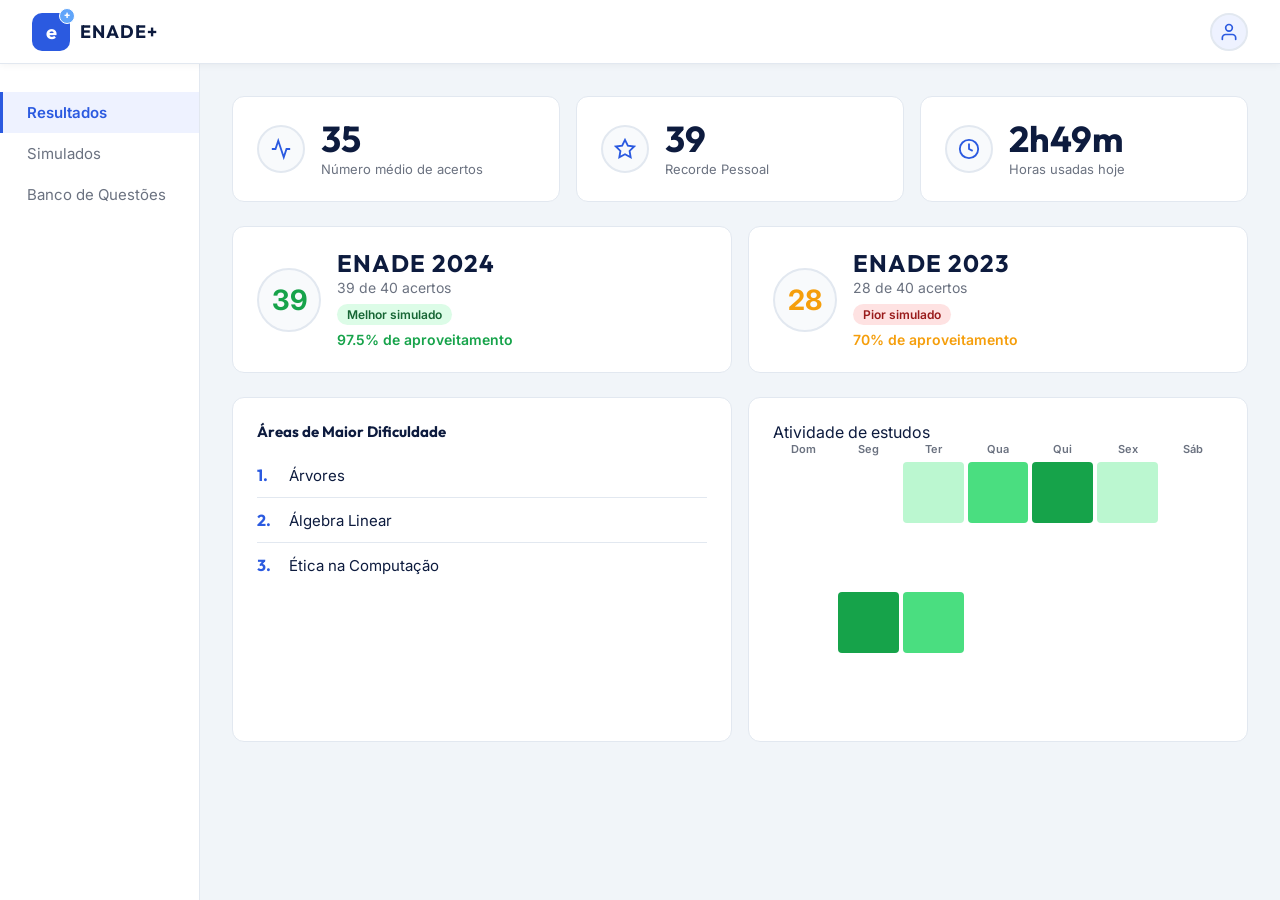
==== dashboard.html @ d3ddadab "Move project files to repository root" ====
<!DOCTYPE html>
<html lang="pt-BR">
<head>
  <meta charset="UTF-8" />
  <meta name="viewport" content="width=device-width, initial-scale=1.0" />
  <title>ENADE+ — Resultados</title>
  <link rel="preconnect" href="https://fonts.googleapis.com" />
  <link rel="preconnect" href="https://fonts.gstatic.com" crossorigin />
  <link href="https://fonts.googleapis.com/css2?family=Outfit:wght@400;600;700&family=Inter:wght@400;500&display=swap" rel="stylesheet" />
  <link rel="stylesheet" href="style.css" />

  <style>
    /*
      ESTILOS ESPECÍFICOS DO DASHBOARD
      Tudo que só existe nesta tela fica aqui.
      O que é global (cores, fontes, botões) já está no style.css.
    */

   
    body {
      background: #F1F5F9;
      min-height: 100vh;
    }

    .topbar {
      position: sticky;
      top: 0;
      z-index: 100;
      display: flex;
      align-items: center;
      justify-content: space-between;
      padding: 0 32px;
      height: 64px;
      background: var(--white);
      border-bottom: 1px solid var(--border);
      box-shadow: 0 1px 8px rgba(0,0,0,0.05);
    }

    .topbar-brand {
      display: flex;
      align-items: center;
      gap: 10px;
      text-decoration: none;
    }

    .topbar-logo-icon {
      width: 38px;
      height: 38px;
      background: var(--primary);
      border-radius: 10px;
      display: flex;
      align-items: center;
      justify-content: center;
      font-family: var(--font-display);
      font-size: 20px;
      font-weight: 700;
      color: white;
      position: relative;
      flex-shrink: 0;
    }

    .topbar-logo-icon::after {
      content: '+';
      position: absolute;
      top: -5px;
      right: -5px;
      width: 16px;
      height: 16px;
      background: #60A5FA;
      border-radius: 50%;
      font-size: 11px;
      display: flex;
      align-items: center;
      justify-content: center;
      border: 1.5px solid white;
      line-height: 1;
    }

    .topbar-brand-name {
      font-family: var(--font-display);
      font-size: 18px;
      font-weight: 700;
      color: var(--text-dark);
      letter-spacing: 1px;
    }

    .topbar-avatar {
      width: 38px;
      height: 38px;
      border-radius: 50%;
      background: #EEF2FF;
      border: 2px solid var(--border);
      display: flex;
      align-items: center;
      justify-content: center;
      color: var(--primary);
      cursor: pointer;
      transition: border-color var(--transition);
    }

    .topbar-avatar:hover {
      border-color: var(--primary);
    }

  
    .dashboard-layout {
      display: grid;
      grid-template-columns: 200px 1fr;
      min-height: calc(100vh - 64px); /* desconta a topbar     */
    }

    .sidebar {
      background: var(--white);
      border-right: 1px solid var(--border);
      padding: 28px 0;
    }

    .sidebar-nav {
      list-style: none; 
    }

    .sidebar-nav li a {
      display: block;
      padding: 11px 24px;
      font-size: 15px;
      color: var(--text-muted);
      text-decoration: none;
      transition: color var(--transition), background var(--transition);
      border-left: 3px solid transparent;
    }

    .sidebar-nav li a:hover {
      color: var(--primary);
      background: #F0F4FF;
    }

    .sidebar-nav li a.active {
      color: var(--primary);
      font-weight: 600;
      border-left-color: var(--primary);
      background: #EEF2FF;
    }

    .main-content {
      padding: 32px;
      display: flex;
      flex-direction: column;
      gap: 24px;
    }

    .section-title {
      font-family: var(--font-display);
      font-size: 20px;
      font-weight: 700;
      color: var(--text-dark);
      margin-bottom: 4px;
    }

  
    .cards-row {
      display: grid;
      grid-template-columns: repeat(3, 1fr);
      gap: 16px;
    }

    .cards-row-2 {
      display: grid;
      grid-template-columns: 1fr 1fr;
      gap: 16px;
    }

    .cards-row-3 {
      display: grid;
      grid-template-columns: 1fr 1fr;
      gap: 16px;
    }


    .card {
      background: var(--white);
      border-radius: var(--radius);
      border: 1px solid var(--border);
      padding: 24px;
      transition: box-shadow var(--transition), transform var(--transition);
    }

    .card:hover {
      box-shadow: var(--shadow);
      transform: translateY(-2px);
    }

    .stat-card {
      display: flex;
      align-items: center;
      gap: 16px;
    }

    .stat-icon {
      width: 48px;
      height: 48px;
      border-radius: 50%;
      border: 2px solid var(--border);
      background: #F8FAFC;
      flex-shrink: 0;
      display: flex;
      align-items: center;
      justify-content: center;
      color: var(--primary);
    }

    .stat-value {
      font-family: var(--font-display);
      font-size: 36px;
      font-weight: 700;
      color: var(--text-dark);
      line-height: 1;
    }

    .stat-label {
      font-size: 13px;
      color: var(--text-muted);
      margin-top: 4px;
    }

    .simulado-card .stat-icon {
      width: 44px;
      height: 44px;
    }

    .simulado-card .stat-value {
      font-size: 26px;
      letter-spacing: 1px;
    }

    .simulado-badge {
      font-size: 12px;
      font-weight: 600;
      padding: 3px 10px;
      border-radius: 20px;
      margin-top: 6px;
      display: inline-block;
    }

    .badge-best  { background: #DCFCE7; color: #166534; }
    .badge-worst { background: #FEE2E2; color: #991B1B; }

    .difficulty-list {
      list-style: none;
      margin-top: 12px;
    }

    .difficulty-list li {
      display: flex;
      align-items: center;
      gap: 12px;
      padding: 12px 0;
      font-size: 15px;
      color: var(--text-dark);
      border-bottom: 1px solid var(--border);
    }

    .difficulty-list li:last-child {
      border-bottom: none;
    }

    /* Número da posição */
    .diff-rank {
      font-family: var(--font-display);
      font-weight: 700;
      font-size: 16px;
      color: var(--primary);
      width: 20px;
      flex-shrink: 0;
    }

    /* ── CARD DE CALENDÁRIO (heatmap de atividade) ────────────
       Inspirado no GitHub contributions graph.
       Cada célula é um quadrado colorido que indica
       se o usuário estudou naquele dia (e quanto).            */
    .calendar-card .card-label {
      font-size: 13px;
      color: var(--text-muted);
      margin-bottom: 16px;
    }

    
    .cal-header {
      display: grid;
      grid-template-columns: repeat(7, 1fr);
      gap: 4px;
      margin-bottom: 6px;
    }

    .cal-day-name {
      font-size: 11px;
      font-weight: 600;
      color: var(--text-muted);
      text-align: center;
    }

    
    .cal-grid {
      display: flex;
      flex-direction: column;
      gap: 4px;
    }

    .cal-week {
      display: grid;
      grid-template-columns: repeat(7, 1fr);
      gap: 4px;
    }

    .cal-cell {
      aspect-ratio: 1;            
      border-radius: 4px;
      transition: transform 0.1s;
    }

    .cal-cell:hover {
      transform: scale(1.2);
      cursor: default;
    }


    .cal-cell.level-1 { background: #BBF7D0; } 
    .cal-cell.level-2 { background: #4ADE80; } 
    .cal-cell.level-3 { background: #16A34A; } 
  </style>
</head>
<body>


  <header class="topbar">
    <div class="topbar-brand">
      <div class="topbar-logo-icon">e</div>
      <span class="topbar-brand-name">ENADE+</span>
    </div>
    <div class="topbar-avatar" title="Perfil do usuário">
      <svg width="20" height="20" viewBox="0 0 24 24" fill="none" stroke="currentColor" stroke-width="2" stroke-linecap="round" stroke-linejoin="round">
        <path d="M20 21v-2a4 4 0 0 0-4-4H8a4 4 0 0 0-4 4v2"/>
        <circle cx="12" cy="7" r="4"/>
      </svg>
    </div>
  </header>

  <div class="dashboard-layout">

    <aside class="sidebar">
      <ul class="sidebar-nav">
        <li><a href="dashboard.html" class="active">Resultados</a></li>
        <li><a href="#">Simulados</a></li>
        <li><a href="#">Banco de Questões</a></li>
      </ul>
    </aside>

    <main class="main-content">

      <div class="cards-row">

        <div class="card stat-card">
          <div class="stat-icon">
            <svg width="22" height="22" viewBox="0 0 24 24" fill="none" stroke="currentColor" stroke-width="2"><polyline points="22 12 18 12 15 21 9 3 6 12 2 12"/></svg>
          </div>
          <div>
            <div class="stat-value">35</div>
            <div class="stat-label">Número médio de acertos</div>
          </div>
        </div>

        <div class="card stat-card">
          <div class="stat-icon">
            <svg width="22" height="22" viewBox="0 0 24 24" fill="none" stroke="currentColor" stroke-width="2"><polygon points="12 2 15.09 8.26 22 9.27 17 14.14 18.18 21.02 12 17.77 5.82 21.02 7 14.14 2 9.27 8.91 8.26 12 2"/></svg>
          </div>
          <div>
            <div class="stat-value">39</div>
            <div class="stat-label">Recorde Pessoal</div>
          </div>
        </div>

        <div class="card stat-card">
          <div class="stat-icon">
            <svg width="22" height="22" viewBox="0 0 24 24" fill="none" stroke="currentColor" stroke-width="2"><circle cx="12" cy="12" r="10"/><polyline points="12 6 12 12 16 14"/></svg>
          </div>
          <div>
            <div class="stat-value">2h49m</div>
            <div class="stat-label">Horas usadas hoje</div>
          </div>
        </div>

      </div>

      <div class="cards-row-2">

        <div class="card simulado-card">
          <div style="display: flex; align-items: center; gap: 16px;">
            <div class="stat-icon" style="width: 64px; height: 64px; font-size: 28px; font-weight: 700; color: #16A34A;">
              39
            </div>
            <div>
              <div class="stat-value" style="font-size: 24px; margin-bottom: 4px;">ENADE 2024</div>
              <div style="font-size: 14px; color: var(--text-muted);">39 de 40 acertos</div>
              <span class="simulado-badge badge-best" style="margin-top: 8px;">Melhor simulado</span>
              <div style="font-size: 14px; color: #16A34A; font-weight: 600; margin-top: 6px;">97.5% de aproveitamento</div>
            </div>
          </div>
        </div>

        <div class="card simulado-card">
          <div style="display: flex; align-items: center; gap: 16px;">
            <div class="stat-icon" style="width: 64px; height: 64px; font-size: 28px; font-weight: 700; color: #F59E0B;">
              28
            </div>
            <div>
              <div class="stat-value" style="font-size: 24px; margin-bottom: 4px;">ENADE 2023</div>
              <div style="font-size: 14px; color: var(--text-muted);">28 de 40 acertos</div>
              <span class="simulado-badge badge-worst" style="margin-top: 8px;">Pior simulado</span>
              <div style="font-size: 14px; color: #F59E0B; font-weight: 600; margin-top: 6px;">70% de aproveitamento</div>
            </div>
          </div>
        </div>

      </div>

      <div class="cards-row-3">

        <div class="card">
          <div class="section-title" style="font-size:15px; margin-bottom:0;">Áreas de Maior Dificuldade</div>
          <ul class="difficulty-list">
            <li><span class="diff-rank">1.</span> Árvores</li>
            <li><span class="diff-rank">2.</span> Álgebra Linear</li>
            <li><span class="diff-rank">3.</span> Ética na Computação</li>
          </ul>
        </div>

        <div class="card">
          <div class="card-label">Atividade de estudos</div>

          <div class="cal-header">
            <span class="cal-day-name">Dom</span>
            <span class="cal-day-name">Seg</span>
            <span class="cal-day-name">Ter</span>
            <span class="cal-day-name">Qua</span>
            <span class="cal-day-name">Qui</span>
            <span class="cal-day-name">Sex</span>
            <span class="cal-day-name">Sáb</span>
          </div>

          <!--
            Grade de células: cada .cal-week é uma linha (semana).
            As classes level-1, level-2, level-3 controlam a cor.
            Sem classe = cinza (sem estudo naquele dia).
            Isso é um dado estático por enquanto — futuramente
            virá do backend com base no histórico real do usuário.
          -->
          <div class="cal-grid">
            <div class="cal-week">
              <div class="cal-cell"></div>
              <div class="cal-cell"></div>
              <div class="cal-cell level-1"></div>
              <div class="cal-cell level-2"></div>
              <div class="cal-cell level-3"></div>
              <div class="cal-cell level-1"></div>
              <div class="cal-cell"></div>
            </div>
            <div class="cal-week">
              <div class="cal-cell"></div>
              <div class="cal-cell"></div>
              <div class="cal-cell"></div>
              <div class="cal-cell"></div>
              <div class="cal-cell"></div>
              <div class="cal-cell"></div>
              <div class="cal-cell"></div>
            </div>
            <div class="cal-week">
              <div class="cal-cell"></div>
              <div class="cal-cell level-3"></div>
              <div class="cal-cell level-2"></div>
              <div class="cal-cell"></div>
              <div class="cal-cell"></div>
              <div class="cal-cell"></div>
              <div class="cal-cell"></div>
            </div>
            <div class="cal-week">
              <div class="cal-cell"></div>
              <div class="cal-cell"></div>
              <div class="cal-cell"></div>
              <div class="cal-cell"></div>
              <div class="cal-cell"></div>
              <div class="cal-cell"></div>
              <div class="cal-cell"></div>
            </div>
          </div>
        </div>

      </div>
    </main>
  </div>

  <script src="script.js"></script>
</body>
</html>
---- style.css ----
/* ============================================================
   ENADE+ — Global Stylesheet
   Aqui ficam as variáveis e estilos compartilhados por todas
   as páginas do projeto.
   ============================================================ */

/* --- Variáveis CSS (Design Tokens) ---
   Centralizar cores e fontes em variáveis é uma boa prática:
   se você mudar --primary aqui, muda em TODAS as telas.       */
:root {
  --primary: #2B5AE0;
  --primary-dark: #1E44C2;
  --primary-light: #4A73F5;
  --primary-bg: #1a3fcc;
  --text-dark: #0D1B3E;
  --text-muted: #6B7280;
  --text-light: rgba(255, 255, 255, 0.75);
  --white: #ffffff;
  --border: #E2E8F0;
  --input-bg: #F8FAFC;
  --error: #EF4444;
  --success: #10B981;
  --radius: 12px;
  --radius-sm: 8px;
  --shadow: 0 4px 24px rgba(43, 90, 224, 0.08);
  --transition: 0.2s ease;
  --font-display: 'Outfit', sans-serif;
  --font-body: 'Inter', sans-serif;
}

/* --- Reset básico ---
   Remove margens e paddings padrão do navegador, que variam
   entre Chrome, Firefox, Safari, etc.                         */
*, *::before, *::after {
  box-sizing: border-box;
  margin: 0;
  padding: 0;
}

html, body {
  height: 100%;
  font-family: var(--font-body);
  color: var(--text-dark);
  background: var(--white);
  -webkit-font-smoothing: antialiased; /* melhora renderização de fontes no Mac */
}

/* --- Layout principal: duas colunas ---
   Usamos CSS Grid com duas colunas (45% esquerda, 55% direita).
   Em mobile (media query lá embaixo), vira uma coluna só.      */
.auth-layout {
  display: grid;
  grid-template-columns: 45% 55%;
  min-height: 100vh;
}

/* ============================================================
   PAINEL ESQUERDO (azul com logo e slogan)
   ============================================================ */
.panel-left {
  background: linear-gradient(145deg, #2B5AE0 0%, #1a3fcc 50%, #1531a8 100%);
  display: flex;
  flex-direction: column;
  align-items: center;
  justify-content: center;
  padding: 60px 40px;
  position: relative;
  overflow: hidden;
}

/* Círculos decorativos de fundo — efeito visual sem imagem */
.panel-left::before,
.panel-left::after {
  content: '';
  position: absolute;
  border-radius: 50%;
  border: 1.5px solid rgba(255, 255, 255, 0.12);
  pointer-events: none; /* não interfere com cliques */
}

.panel-left::before {
  width: 400px;
  height: 400px;
  top: -120px;
  right: -80px;
}

.panel-left::after {
  width: 300px;
  height: 300px;
  bottom: -80px;
  left: -60px;
}

/* Logo (ícone quadrado arredondado com "e") */
.brand-logo {
  width: 96px;
  height: 96px;
  background: rgba(255, 255, 255, 0.15);
  border-radius: 24px;
  display: flex;
  align-items: center;
  justify-content: center;
  font-family: var(--font-display);
  font-size: 52px;
  font-weight: 700;
  color: white;
  margin-bottom: 28px;
  position: relative;
  backdrop-filter: blur(8px);
  border: 1px solid rgba(255,255,255,0.2);
  /* Animação de entrada suave */
  animation: fadeInDown 0.6s ease both;
}

/* Bolinha azul clara no canto superior direito do logo */
.brand-logo::after {
  content: '+';
  position: absolute;
  top: -8px;
  right: -8px;
  width: 26px;
  height: 26px;
  background: #60A5FA;
  border-radius: 50%;
  font-size: 18px;
  display: flex;
  align-items: center;
  justify-content: center;
  border: 2px solid white;
}

.brand-name {
  font-family: var(--font-display);
  font-size: 28px;
  font-weight: 700;
  letter-spacing: 6px;
  color: white;
  text-transform: uppercase;
  animation: fadeInDown 0.6s 0.1s ease both;
}

.brand-tagline-label {
  font-size: 11px;
  letter-spacing: 3px;
  color: rgba(255,255,255,0.55);
  text-transform: uppercase;
  margin-top: 4px;
  animation: fadeInDown 0.6s 0.15s ease both;
}

/* Linha decorativa */
.brand-divider {
  width: 32px;
  height: 2px;
  background: rgba(255,255,255,0.3);
  margin: 32px auto;
  border-radius: 2px;
  animation: fadeIn 0.6s 0.25s ease both;
}

.brand-slogan {
  font-size: 15px;
  line-height: 1.7;
  color: rgba(255,255,255,0.72);
  text-align: center;
  max-width: 280px;
  animation: fadeIn 0.6s 0.3s ease both;
}

/* ============================================================
   PAINEL DIREITO (formulário branco)
   ============================================================ */
.panel-right {
  display: flex;
  align-items: center;
  justify-content: center;
  padding: 60px 40px;
  background: white;
}

.form-container {
  width: 100%;
  max-width: 420px;
  animation: fadeInUp 0.5s 0.1s ease both;
}

.form-title {
  font-family: var(--font-display);
  font-size: 32px;
  font-weight: 700;
  color: var(--text-dark);
  margin-bottom: 8px;
  line-height: 1.2;
}

.form-subtitle {
  font-size: 15px;
  color: var(--text-muted);
  margin-bottom: 36px;
}

/* ============================================================
   CAMPOS DE INPUT
   ============================================================ */
.form-group {
  margin-bottom: 20px;
}

.form-group label {
  display: block;
  font-size: 14px;
  font-weight: 500;
  color: var(--text-dark);
  margin-bottom: 8px;
}

/* Wrapper com position: relative para posicionar o ícone de olho */
.input-wrapper {
  position: relative;
}

.input-wrapper input {
  width: 100%;
  padding: 14px 16px;
  border: 1.5px solid var(--border);
  border-radius: var(--radius-sm);
  font-size: 15px;
  font-family: var(--font-body);
  color: var(--text-dark);
  background: var(--input-bg);
  outline: none;
  transition: border-color var(--transition), box-shadow var(--transition);
}

/* Estado de foco: destaque azul no campo ativo */
.input-wrapper input:focus {
  border-color: var(--primary);
  box-shadow: 0 0 0 3px rgba(43, 90, 224, 0.1);
  background: white;
}

/* Ícone de mostrar/ocultar senha */
.toggle-password {
  position: absolute;
  right: 14px;
  top: 50%;
  transform: translateY(-50%);
  background: none;
  border: none;
  cursor: pointer;
  color: var(--text-muted);
  display: flex;
  align-items: center;
  padding: 4px;
  transition: color var(--transition);
}

.toggle-password:hover {
  color: var(--primary);
}

/* Input de senha precisa de espaço à direita para o ícone */
.input-wrapper input[type="password"],
.input-wrapper input.has-icon {
  padding-right: 48px;
}

/* Link "Esqueceu a senha?" alinhado à direita */
.forgot-link {
  display: block;
  text-align: right;
  font-size: 13px;
  color: var(--primary);
  text-decoration: none;
  margin-top: -12px;
  margin-bottom: 20px;
  transition: color var(--transition);
}

.forgot-link:hover {
  color: var(--primary-dark);
  text-decoration: underline;
}

/* ============================================================
   BOTÃO PRINCIPAL
   ============================================================ */
.btn-primary {
  width: 100%;
  padding: 15px;
  background: var(--primary);
  color: white;
  border: none;
  border-radius: var(--radius-sm);
  font-size: 16px;
  font-weight: 600;
  font-family: var(--font-display);
  cursor: pointer;
  transition: background var(--transition), transform var(--transition), box-shadow var(--transition);
  letter-spacing: 0.3px;
}

.btn-primary:hover {
  background: var(--primary-dark);
  box-shadow: 0 6px 20px rgba(43, 90, 224, 0.35);
  transform: translateY(-1px);
}

.btn-primary:active {
  transform: translateY(0);
}

/* ============================================================
   SEPARADOR "ou"
   ============================================================ */
.divider {
  display: flex;
  align-items: center;
  gap: 12px;
  margin: 28px 0;
  color: var(--text-muted);
  font-size: 13px;
}

.divider::before,
.divider::after {
  content: '';
  flex: 1;
  height: 1px;
  background: var(--border);
}

/* ============================================================
   LINKS de navegação (ex: "Criar conta", "Voltar ao login")
   ============================================================ */
.auth-link {
  text-align: center;
  font-size: 14px;
  color: var(--text-muted);
}

.auth-link a {
  color: var(--primary);
  text-decoration: none;
  font-weight: 600;
  transition: color var(--transition);
}

.auth-link a:hover {
  color: var(--primary-dark);
  text-decoration: underline;
}

.back-link {
  display: flex;
  align-items: center;
  gap: 6px;
  font-size: 14px;
  color: var(--text-muted);
  text-decoration: none;
  margin-bottom: 32px;
  transition: color var(--transition);
  width: fit-content;
}

.back-link:hover {
  color: var(--primary);
}

/* ============================================================
   ANIMAÇÕES
   ============================================================ */
@keyframes fadeInDown {
  from { opacity: 0; transform: translateY(-16px); }
  to   { opacity: 1; transform: translateY(0); }
}

@keyframes fadeInUp {
  from { opacity: 0; transform: translateY(20px); }
  to   { opacity: 1; transform: translateY(0); }
}

@keyframes fadeIn {
  from { opacity: 0; }
  to   { opacity: 1; }
}

/* ============================================================
   RESPONSIVIDADE — Mobile
   Quando a tela for menor que 768px, remove a coluna esquerda
   e mostra só o formulário.
   ============================================================ */
@media (max-width: 768px) {
  .auth-layout {
    grid-template-columns: 1fr;
  }

  .panel-left {
    display: none; /* esconde o painel azul em mobile */
  }

  .panel-right {
    padding: 40px 24px;
  }
}
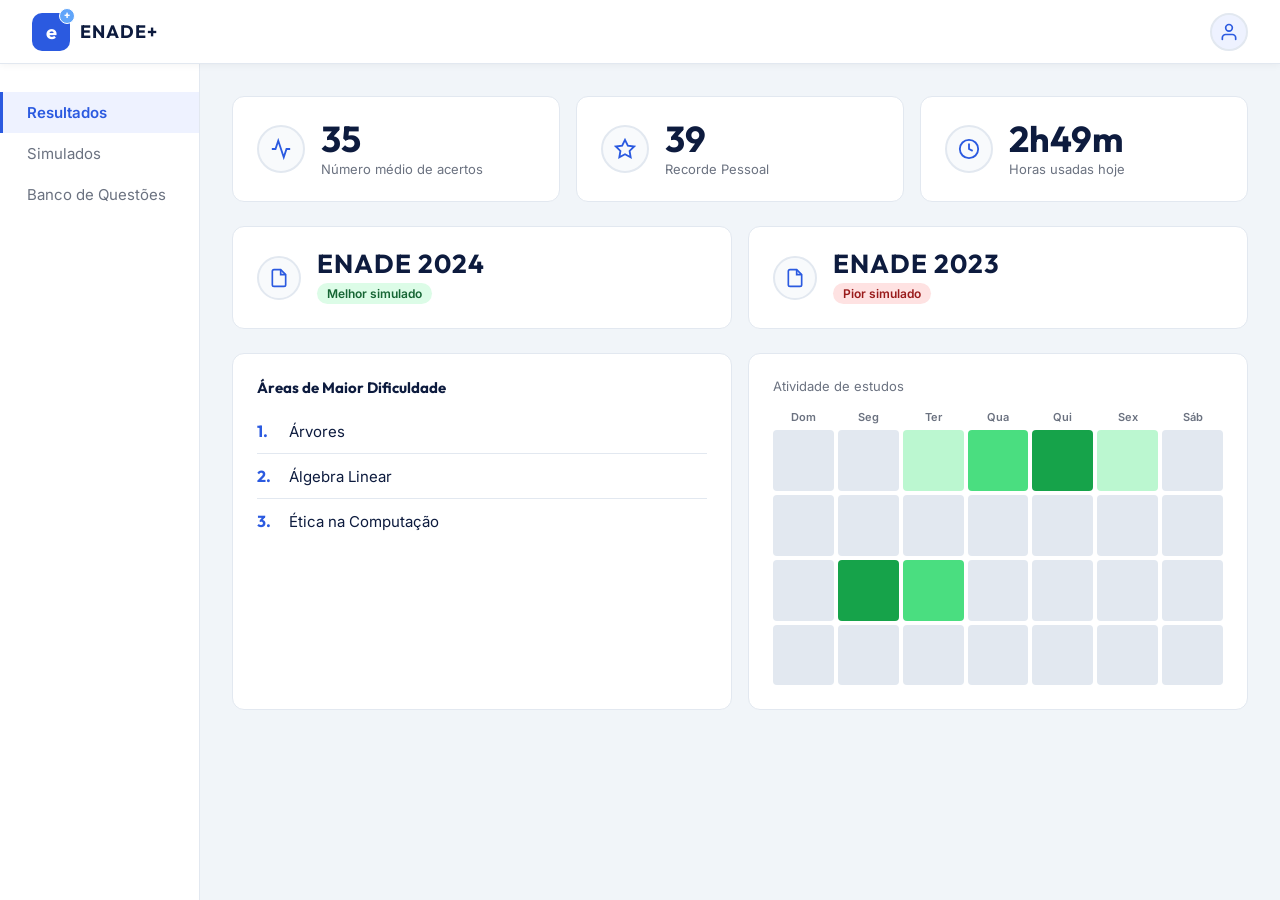
==== commit 708f3b05: "feat(ui): implementa todas as telas do fluxo de perfil" ====
--- a/dashboard.html
+++ b/dashboard.html
@@ -8,344 +8,24 @@
   <link rel="preconnect" href="https://fonts.gstatic.com" crossorigin />
   <link href="https://fonts.googleapis.com/css2?family=Outfit:wght@400;600;700&family=Inter:wght@400;500&display=swap" rel="stylesheet" />
   <link rel="stylesheet" href="style.css" />
-
-  <style>
-    /*
-      ESTILOS ESPECÍFICOS DO DASHBOARD
-      Tudo que só existe nesta tela fica aqui.
-      O que é global (cores, fontes, botões) já está no style.css.
-    */
-
-   
-    body {
-      background: #F1F5F9;
-      min-height: 100vh;
-    }
-
-    .topbar {
-      position: sticky;
-      top: 0;
-      z-index: 100;
-      display: flex;
-      align-items: center;
-      justify-content: space-between;
-      padding: 0 32px;
-      height: 64px;
-      background: var(--white);
-      border-bottom: 1px solid var(--border);
-      box-shadow: 0 1px 8px rgba(0,0,0,0.05);
-    }
-
-    .topbar-brand {
-      display: flex;
-      align-items: center;
-      gap: 10px;
-      text-decoration: none;
-    }
-
-    .topbar-logo-icon {
-      width: 38px;
-      height: 38px;
-      background: var(--primary);
-      border-radius: 10px;
-      display: flex;
-      align-items: center;
-      justify-content: center;
-      font-family: var(--font-display);
-      font-size: 20px;
-      font-weight: 700;
-      color: white;
-      position: relative;
-      flex-shrink: 0;
-    }
-
-    .topbar-logo-icon::after {
-      content: '+';
-      position: absolute;
-      top: -5px;
-      right: -5px;
-      width: 16px;
-      height: 16px;
-      background: #60A5FA;
-      border-radius: 50%;
-      font-size: 11px;
-      display: flex;
-      align-items: center;
-      justify-content: center;
-      border: 1.5px solid white;
-      line-height: 1;
-    }
-
-    .topbar-brand-name {
-      font-family: var(--font-display);
-      font-size: 18px;
-      font-weight: 700;
-      color: var(--text-dark);
-      letter-spacing: 1px;
-    }
-
-    .topbar-avatar {
-      width: 38px;
-      height: 38px;
-      border-radius: 50%;
-      background: #EEF2FF;
-      border: 2px solid var(--border);
-      display: flex;
-      align-items: center;
-      justify-content: center;
-      color: var(--primary);
-      cursor: pointer;
-      transition: border-color var(--transition);
-    }
-
-    .topbar-avatar:hover {
-      border-color: var(--primary);
-    }
-
-  
-    .dashboard-layout {
-      display: grid;
-      grid-template-columns: 200px 1fr;
-      min-height: calc(100vh - 64px); /* desconta a topbar     */
-    }
-
-    .sidebar {
-      background: var(--white);
-      border-right: 1px solid var(--border);
-      padding: 28px 0;
-    }
-
-    .sidebar-nav {
-      list-style: none; 
-    }
-
-    .sidebar-nav li a {
-      display: block;
-      padding: 11px 24px;
-      font-size: 15px;
-      color: var(--text-muted);
-      text-decoration: none;
-      transition: color var(--transition), background var(--transition);
-      border-left: 3px solid transparent;
-    }
-
-    .sidebar-nav li a:hover {
-      color: var(--primary);
-      background: #F0F4FF;
-    }
-
-    .sidebar-nav li a.active {
-      color: var(--primary);
-      font-weight: 600;
-      border-left-color: var(--primary);
-      background: #EEF2FF;
-    }
-
-    .main-content {
-      padding: 32px;
-      display: flex;
-      flex-direction: column;
-      gap: 24px;
-    }
-
-    .section-title {
-      font-family: var(--font-display);
-      font-size: 20px;
-      font-weight: 700;
-      color: var(--text-dark);
-      margin-bottom: 4px;
-    }
-
-  
-    .cards-row {
-      display: grid;
-      grid-template-columns: repeat(3, 1fr);
-      gap: 16px;
-    }
-
-    .cards-row-2 {
-      display: grid;
-      grid-template-columns: 1fr 1fr;
-      gap: 16px;
-    }
-
-    .cards-row-3 {
-      display: grid;
-      grid-template-columns: 1fr 1fr;
-      gap: 16px;
-    }
-
-
-    .card {
-      background: var(--white);
-      border-radius: var(--radius);
-      border: 1px solid var(--border);
-      padding: 24px;
-      transition: box-shadow var(--transition), transform var(--transition);
-    }
-
-    .card:hover {
-      box-shadow: var(--shadow);
-      transform: translateY(-2px);
-    }
-
-    .stat-card {
-      display: flex;
-      align-items: center;
-      gap: 16px;
-    }
-
-    .stat-icon {
-      width: 48px;
-      height: 48px;
-      border-radius: 50%;
-      border: 2px solid var(--border);
-      background: #F8FAFC;
-      flex-shrink: 0;
-      display: flex;
-      align-items: center;
-      justify-content: center;
-      color: var(--primary);
-    }
-
-    .stat-value {
-      font-family: var(--font-display);
-      font-size: 36px;
-      font-weight: 700;
-      color: var(--text-dark);
-      line-height: 1;
-    }
-
-    .stat-label {
-      font-size: 13px;
-      color: var(--text-muted);
-      margin-top: 4px;
-    }
-
-    .simulado-card .stat-icon {
-      width: 44px;
-      height: 44px;
-    }
-
-    .simulado-card .stat-value {
-      font-size: 26px;
-      letter-spacing: 1px;
-    }
-
-    .simulado-badge {
-      font-size: 12px;
-      font-weight: 600;
-      padding: 3px 10px;
-      border-radius: 20px;
-      margin-top: 6px;
-      display: inline-block;
-    }
-
-    .badge-best  { background: #DCFCE7; color: #166534; }
-    .badge-worst { background: #FEE2E2; color: #991B1B; }
-
-    .difficulty-list {
-      list-style: none;
-      margin-top: 12px;
-    }
-
-    .difficulty-list li {
-      display: flex;
-      align-items: center;
-      gap: 12px;
-      padding: 12px 0;
-      font-size: 15px;
-      color: var(--text-dark);
-      border-bottom: 1px solid var(--border);
-    }
-
-    .difficulty-list li:last-child {
-      border-bottom: none;
-    }
-
-    /* Número da posição */
-    .diff-rank {
-      font-family: var(--font-display);
-      font-weight: 700;
-      font-size: 16px;
-      color: var(--primary);
-      width: 20px;
-      flex-shrink: 0;
-    }
-
-    /* ── CARD DE CALENDÁRIO (heatmap de atividade) ────────────
-       Inspirado no GitHub contributions graph.
-       Cada célula é um quadrado colorido que indica
-       se o usuário estudou naquele dia (e quanto).            */
-    .calendar-card .card-label {
-      font-size: 13px;
-      color: var(--text-muted);
-      margin-bottom: 16px;
-    }
-
-    
-    .cal-header {
-      display: grid;
-      grid-template-columns: repeat(7, 1fr);
-      gap: 4px;
-      margin-bottom: 6px;
-    }
-
-    .cal-day-name {
-      font-size: 11px;
-      font-weight: 600;
-      color: var(--text-muted);
-      text-align: center;
-    }
-
-    
-    .cal-grid {
-      display: flex;
-      flex-direction: column;
-      gap: 4px;
-    }
-
-    .cal-week {
-      display: grid;
-      grid-template-columns: repeat(7, 1fr);
-      gap: 4px;
-    }
-
-    .cal-cell {
-      aspect-ratio: 1;            
-      border-radius: 4px;
-      transition: transform 0.1s;
-    }
-
-    .cal-cell:hover {
-      transform: scale(1.2);
-      cursor: default;
-    }
-
-
-    .cal-cell.level-1 { background: #BBF7D0; } 
-    .cal-cell.level-2 { background: #4ADE80; } 
-    .cal-cell.level-3 { background: #16A34A; } 
-  </style>
+  <link rel="stylesheet" href="dashboard.css" />
 </head>
 <body>
 
-
   <header class="topbar">
-    <div class="topbar-brand">
+    <a href="index.html" class="topbar-brand">
       <div class="topbar-logo-icon">e</div>
       <span class="topbar-brand-name">ENADE+</span>
-    </div>
-    <div class="topbar-avatar" title="Perfil do usuário">
+    </a>
+    <a href="perfil.html" class="topbar-avatar" title="Perfil do usuário">
       <svg width="20" height="20" viewBox="0 0 24 24" fill="none" stroke="currentColor" stroke-width="2" stroke-linecap="round" stroke-linejoin="round">
         <path d="M20 21v-2a4 4 0 0 0-4-4H8a4 4 0 0 0-4 4v2"/>
         <circle cx="12" cy="7" r="4"/>
       </svg>
-    </div>
+    </a>
   </header>
 
   <div class="dashboard-layout">
-
     <aside class="sidebar">
       <ul class="sidebar-nav">
         <li><a href="dashboard.html" class="active">Resultados</a></li>
@@ -357,7 +37,6 @@
     <main class="main-content">
 
       <div class="cards-row">
-
         <div class="card stat-card">
           <div class="stat-icon">
             <svg width="22" height="22" viewBox="0 0 24 24" fill="none" stroke="currentColor" stroke-width="2"><polyline points="22 12 18 12 15 21 9 3 6 12 2 12"/></svg>
@@ -387,43 +66,35 @@
             <div class="stat-label">Horas usadas hoje</div>
           </div>
         </div>
-
       </div>
 
       <div class="cards-row-2">
-
         <div class="card simulado-card">
-          <div style="display: flex; align-items: center; gap: 16px;">
-            <div class="stat-icon" style="width: 64px; height: 64px; font-size: 28px; font-weight: 700; color: #16A34A;">
-              39
+          <div class="stat-card">
+            <div class="stat-icon">
+              <svg width="20" height="20" viewBox="0 0 24 24" fill="none" stroke="currentColor" stroke-width="2"><path d="M14 2H6a2 2 0 0 0-2 2v16a2 2 0 0 0 2 2h12a2 2 0 0 0 2-2V8z"/><polyline points="14 2 14 8 20 8"/></svg>
             </div>
             <div>
-              <div class="stat-value" style="font-size: 24px; margin-bottom: 4px;">ENADE 2024</div>
-              <div style="font-size: 14px; color: var(--text-muted);">39 de 40 acertos</div>
-              <span class="simulado-badge badge-best" style="margin-top: 8px;">Melhor simulado</span>
-              <div style="font-size: 14px; color: #16A34A; font-weight: 600; margin-top: 6px;">97.5% de aproveitamento</div>
+              <div class="stat-value">ENADE 2024</div>
+              <span class="simulado-badge badge-best">Melhor simulado</span>
             </div>
           </div>
         </div>
 
         <div class="card simulado-card">
-          <div style="display: flex; align-items: center; gap: 16px;">
-            <div class="stat-icon" style="width: 64px; height: 64px; font-size: 28px; font-weight: 700; color: #F59E0B;">
-              28
+          <div class="stat-card">
+            <div class="stat-icon">
+              <svg width="20" height="20" viewBox="0 0 24 24" fill="none" stroke="currentColor" stroke-width="2"><path d="M14 2H6a2 2 0 0 0-2 2v16a2 2 0 0 0 2 2h12a2 2 0 0 0 2-2V8z"/><polyline points="14 2 14 8 20 8"/></svg>
             </div>
             <div>
-              <div class="stat-value" style="font-size: 24px; margin-bottom: 4px;">ENADE 2023</div>
-              <div style="font-size: 14px; color: var(--text-muted);">28 de 40 acertos</div>
-              <span class="simulado-badge badge-worst" style="margin-top: 8px;">Pior simulado</span>
-              <div style="font-size: 14px; color: #F59E0B; font-weight: 600; margin-top: 6px;">70% de aproveitamento</div>
+              <div class="stat-value">ENADE 2023</div>
+              <span class="simulado-badge badge-worst">Pior simulado</span>
             </div>
           </div>
         </div>
-
       </div>
 
       <div class="cards-row-3">
-
         <div class="card">
           <div class="section-title" style="font-size:15px; margin-bottom:0;">Áreas de Maior Dificuldade</div>
           <ul class="difficulty-list">
@@ -434,8 +105,7 @@
         </div>
 
         <div class="card">
-          <div class="card-label">Atividade de estudos</div>
-
+          <div class="card-label" style="font-size:13px;color:var(--text-muted);margin-bottom:16px;">Atividade de estudos</div>
           <div class="cal-header">
             <span class="cal-day-name">Dom</span>
             <span class="cal-day-name">Seg</span>
@@ -445,55 +115,35 @@
             <span class="cal-day-name">Sex</span>
             <span class="cal-day-name">Sáb</span>
           </div>
-
-          <!--
-            Grade de células: cada .cal-week é uma linha (semana).
-            As classes level-1, level-2, level-3 controlam a cor.
-            Sem classe = cinza (sem estudo naquele dia).
-            Isso é um dado estático por enquanto — futuramente
-            virá do backend com base no histórico real do usuário.
-          -->
           <div class="cal-grid">
             <div class="cal-week">
-              <div class="cal-cell"></div>
-              <div class="cal-cell"></div>
-              <div class="cal-cell level-1"></div>
-              <div class="cal-cell level-2"></div>
-              <div class="cal-cell level-3"></div>
-              <div class="cal-cell level-1"></div>
+              <div class="cal-cell"></div><div class="cal-cell"></div>
+              <div class="cal-cell level-1"></div><div class="cal-cell level-2"></div>
+              <div class="cal-cell level-3"></div><div class="cal-cell level-1"></div>
               <div class="cal-cell"></div>
             </div>
             <div class="cal-week">
-              <div class="cal-cell"></div>
-              <div class="cal-cell"></div>
-              <div class="cal-cell"></div>
-              <div class="cal-cell"></div>
-              <div class="cal-cell"></div>
-              <div class="cal-cell"></div>
+              <div class="cal-cell"></div><div class="cal-cell"></div>
+              <div class="cal-cell"></div><div class="cal-cell"></div>
+              <div class="cal-cell"></div><div class="cal-cell"></div>
               <div class="cal-cell"></div>
             </div>
             <div class="cal-week">
-              <div class="cal-cell"></div>
-              <div class="cal-cell level-3"></div>
-              <div class="cal-cell level-2"></div>
-              <div class="cal-cell"></div>
-              <div class="cal-cell"></div>
-              <div class="cal-cell"></div>
+              <div class="cal-cell"></div><div class="cal-cell level-3"></div>
+              <div class="cal-cell level-2"></div><div class="cal-cell"></div>
+              <div class="cal-cell"></div><div class="cal-cell"></div>
               <div class="cal-cell"></div>
             </div>
             <div class="cal-week">
-              <div class="cal-cell"></div>
-              <div class="cal-cell"></div>
-              <div class="cal-cell"></div>
-              <div class="cal-cell"></div>
-              <div class="cal-cell"></div>
-              <div class="cal-cell"></div>
+              <div class="cal-cell"></div><div class="cal-cell"></div>
+              <div class="cal-cell"></div><div class="cal-cell"></div>
+              <div class="cal-cell"></div><div class="cal-cell"></div>
               <div class="cal-cell"></div>
             </div>
           </div>
         </div>
+      </div>
 
-      </div>
     </main>
   </div>
 
--- a/dashboard.css
+++ b/dashboard.css
@@ -0,0 +1,598 @@
+/* ============================================================
+   dashboard.css — Estilos compartilhados entre todas as telas
+   internas (dashboard, perfil, informações, alterar senha).
+   Importado junto com style.css em todas essas páginas.
+   ============================================================ */
+
+body {
+  background: #F1F5F9;
+  min-height: 100vh;
+}
+
+/* ── TOPBAR ─────────────────────────────────────────────────── */
+.topbar {
+  position: sticky;
+  top: 0;
+  z-index: 100;
+  display: flex;
+  align-items: center;
+  justify-content: space-between;
+  padding: 0 32px;
+  height: 64px;
+  background: var(--white);
+  border-bottom: 1px solid var(--border);
+  box-shadow: 0 1px 8px rgba(0,0,0,0.05);
+}
+
+.topbar-brand {
+  display: flex;
+  align-items: center;
+  gap: 10px;
+  text-decoration: none;
+}
+
+.topbar-logo-icon {
+  width: 38px;
+  height: 38px;
+  background: var(--primary);
+  border-radius: 10px;
+  display: flex;
+  align-items: center;
+  justify-content: center;
+  font-family: var(--font-display);
+  font-size: 20px;
+  font-weight: 700;
+  color: white;
+  position: relative;
+  flex-shrink: 0;
+}
+
+.topbar-logo-icon::after {
+  content: '+';
+  position: absolute;
+  top: -5px;
+  right: -5px;
+  width: 16px;
+  height: 16px;
+  background: #60A5FA;
+  border-radius: 50%;
+  font-size: 11px;
+  display: flex;
+  align-items: center;
+  justify-content: center;
+  border: 1.5px solid white;
+  line-height: 1;
+}
+
+.topbar-brand-name {
+  font-family: var(--font-display);
+  font-size: 18px;
+  font-weight: 700;
+  color: var(--text-dark);
+  letter-spacing: 1px;
+}
+
+.topbar-avatar {
+  width: 38px;
+  height: 38px;
+  border-radius: 50%;
+  background: #EEF2FF;
+  border: 2px solid var(--border);
+  display: flex;
+  align-items: center;
+  justify-content: center;
+  color: var(--primary);
+  cursor: pointer;
+  transition: border-color var(--transition);
+  text-decoration: none;
+}
+
+.topbar-avatar:hover {
+  border-color: var(--primary);
+  background: #E0E7FF;
+}
+
+/* ── LAYOUT PRINCIPAL ────────────────────────────────────────── */
+/*
+  Duas colunas: sidebar fixa + conteúdo flexível.
+  Nas telas de perfil, o painel direito é diferente do dashboard,
+  mas a estrutura de grid é a mesma — reaproveitamos tudo.
+*/
+.dashboard-layout {
+  display: grid;
+  grid-template-columns: 200px 1fr;
+  min-height: calc(100vh - 64px);
+}
+
+/* ── SIDEBAR ─────────────────────────────────────────────────── */
+.sidebar {
+  background: var(--white);
+  border-right: 1px solid var(--border);
+  padding: 28px 0;
+}
+
+.sidebar-nav {
+  list-style: none;
+}
+
+.sidebar-nav li a {
+  display: block;
+  padding: 11px 24px;
+  font-size: 15px;
+  color: var(--text-muted);
+  text-decoration: none;
+  transition: color var(--transition), background var(--transition);
+  border-left: 3px solid transparent;
+}
+
+.sidebar-nav li a:hover {
+  color: var(--primary);
+  background: #F0F4FF;
+}
+
+.sidebar-nav li a.active {
+  color: var(--primary);
+  font-weight: 600;
+  border-left-color: var(--primary);
+  background: #EEF2FF;
+}
+
+/* ── CONTEÚDO DO DASHBOARD ───────────────────────────────────── */
+.main-content {
+  padding: 32px;
+  display: flex;
+  flex-direction: column;
+  gap: 24px;
+}
+
+.section-title {
+  font-family: var(--font-display);
+  font-size: 20px;
+  font-weight: 700;
+  color: var(--text-dark);
+  margin-bottom: 4px;
+}
+
+.cards-row   { display: grid; grid-template-columns: repeat(3, 1fr); gap: 16px; }
+.cards-row-2 { display: grid; grid-template-columns: 1fr 1fr; gap: 16px; }
+.cards-row-3 { display: grid; grid-template-columns: 1fr 1fr; gap: 16px; }
+
+.card {
+  background: var(--white);
+  border-radius: var(--radius);
+  border: 1px solid var(--border);
+  padding: 24px;
+  transition: box-shadow var(--transition), transform var(--transition);
+}
+
+.card:hover {
+  box-shadow: var(--shadow);
+  transform: translateY(-2px);
+}
+
+.stat-card { display: flex; align-items: center; gap: 16px; }
+
+.stat-icon {
+  width: 48px;
+  height: 48px;
+  border-radius: 50%;
+  border: 2px solid var(--border);
+  background: #F8FAFC;
+  flex-shrink: 0;
+  display: flex;
+  align-items: center;
+  justify-content: center;
+  color: var(--primary);
+}
+
+.stat-value {
+  font-family: var(--font-display);
+  font-size: 36px;
+  font-weight: 700;
+  color: var(--text-dark);
+  line-height: 1;
+}
+
+.stat-label {
+  font-size: 13px;
+  color: var(--text-muted);
+  margin-top: 4px;
+}
+
+.simulado-card .stat-icon { width: 44px; height: 44px; }
+.simulado-card .stat-value { font-size: 26px; letter-spacing: 1px; }
+
+.simulado-badge {
+  font-size: 12px;
+  font-weight: 600;
+  padding: 3px 10px;
+  border-radius: 20px;
+  margin-top: 6px;
+  display: inline-block;
+}
+
+.badge-best  { background: #DCFCE7; color: #166534; }
+.badge-worst { background: #FEE2E2; color: #991B1B; }
+
+.difficulty-list { list-style: none; margin-top: 12px; }
+
+.difficulty-list li {
+  display: flex;
+  align-items: center;
+  gap: 12px;
+  padding: 12px 0;
+  font-size: 15px;
+  color: var(--text-dark);
+  border-bottom: 1px solid var(--border);
+}
+
+.difficulty-list li:last-child { border-bottom: none; }
+
+.diff-rank {
+  font-family: var(--font-display);
+  font-weight: 700;
+  font-size: 16px;
+  color: var(--primary);
+  width: 20px;
+  flex-shrink: 0;
+}
+
+/* ── CALENDÁRIO HEATMAP ──────────────────────────────────────── */
+.cal-header {
+  display: grid;
+  grid-template-columns: repeat(7, 1fr);
+  gap: 4px;
+  margin-bottom: 6px;
+}
+
+.cal-day-name {
+  font-size: 11px;
+  font-weight: 600;
+  color: var(--text-muted);
+  text-align: center;
+}
+
+.cal-grid    { display: flex; flex-direction: column; gap: 4px; }
+
+.cal-week {
+  display: grid;
+  grid-template-columns: repeat(7, 1fr);
+  gap: 4px;
+}
+
+.cal-cell {
+  aspect-ratio: 1;
+  border-radius: 4px;
+  background: #E2E8F0;
+  transition: transform 0.1s;
+}
+
+.cal-cell:hover { transform: scale(1.2); cursor: default; }
+.cal-cell.level-1 { background: #BBF7D0; }
+.cal-cell.level-2 { background: #4ADE80; }
+.cal-cell.level-3 { background: #16A34A; }
+
+/* ── PERFIL SIDEBAR (lado esquerdo das telas de perfil) ─────── */
+/*
+  Nas telas de perfil, o "sidebar" esquerdo deixa de ser
+  uma nav e passa a mostrar foto + dados do usuário.
+  Criamos uma variação .profile-sidebar para isso.
+*/
+.profile-sidebar {
+  background: var(--white);
+  border-right: 1px solid var(--border);
+  padding: 40px 24px;
+  display: flex;
+  flex-direction: column;
+  align-items: center;
+  gap: 12px;
+}
+
+.profile-avatar {
+  width: 80px;
+  height: 80px;
+  border-radius: 50%;
+  background: #EEF2FF;
+  border: 3px solid var(--border);
+  display: flex;
+  align-items: center;
+  justify-content: center;
+  color: var(--primary);
+  margin-bottom: 4px;
+}
+
+.profile-name {
+  font-family: var(--font-display);
+  font-size: 16px;
+  font-weight: 700;
+  color: var(--text-dark);
+  text-align: center;
+}
+
+.profile-handle {
+  font-size: 13px;
+  color: var(--text-muted);
+  margin-top: -8px;
+}
+
+.profile-info-item {
+  font-size: 14px;
+  color: var(--text-muted);
+  text-align: center;
+}
+
+/* ── PAINEL DE CONTEÚDO DO PERFIL ────────────────────────────── */
+.profile-panel {
+  padding: 40px 40px;
+  display: flex;
+  flex-direction: column;
+  gap: 20px;
+  max-width: 560px;
+  width: 100%;
+}
+
+.profile-panel-title {
+  font-family: var(--font-display);
+  font-size: 24px;
+  font-weight: 700;
+  color: var(--text-dark);
+  margin-bottom: 8px;
+}
+
+/* ── CAMPO DE FORMULÁRIO DO PERFIL ───────────────────────────── */
+/*
+  Reutilizamos o estilo do style.css (.input-wrapper input),
+  mas aqui adicionamos variações para os campos editáveis
+  com ícone de lápis à direita (igual ao wireframe).
+*/
+.profile-field label {
+  display: block;
+  font-size: 13px;
+  font-weight: 500;
+  color: var(--text-muted);
+  margin-bottom: 6px;
+}
+
+.profile-field .input-wrapper input {
+  background: var(--input-bg);
+  border: 1.5px solid var(--border);
+  border-radius: var(--radius-sm);
+  padding: 12px 44px 12px 16px;
+  font-size: 15px;
+  width: 100%;
+  color: var(--text-dark);
+  outline: none;
+  transition: border-color var(--transition), box-shadow var(--transition);
+}
+
+.profile-field .input-wrapper input:focus {
+  border-color: var(--primary);
+  box-shadow: 0 0 0 3px rgba(43, 90, 224, 0.1);
+  background: white;
+}
+
+/* Ícone de lápis (editar) dentro do campo */
+.edit-icon {
+  position: absolute;
+  right: 14px;
+  top: 50%;
+  transform: translateY(-50%);
+  color: var(--text-muted);
+  display: flex;
+  align-items: center;
+  pointer-events: none; /* não bloqueia clique no input */
+}
+
+/* Select customizado (dropdown de cursos) */
+.profile-field select {
+  width: 100%;
+  padding: 12px 44px 12px 16px;
+  border: 1.5px solid var(--border);
+  border-radius: var(--radius-sm);
+  font-size: 15px;
+  font-family: var(--font-body);
+  color: var(--text-dark);
+  background: var(--input-bg);
+  outline: none;
+  appearance: none; /* remove a seta padrão do sistema operacional */
+  cursor: pointer;
+  transition: border-color var(--transition);
+}
+
+.profile-field select:focus {
+  border-color: var(--primary);
+  box-shadow: 0 0 0 3px rgba(43, 90, 224, 0.1);
+  background: white;
+}
+
+/* Wrapper do select com ícone de seta customizado */
+.select-wrapper {
+  position: relative;
+}
+
+.select-wrapper::after {
+  content: '';
+  position: absolute;
+  right: 16px;
+  top: 50%;
+  transform: translateY(-50%);
+  width: 0;
+  height: 0;
+  /*
+    Triângulo CSS: técnica clássica.
+    Borda transparente em 3 lados + borda colorida em 1 lado
+    cria a ilusão de um triângulo sem usar imagem.
+  */
+  border-left: 5px solid transparent;
+  border-right: 5px solid transparent;
+  border-top: 6px solid var(--text-muted);
+  pointer-events: none;
+}
+
+/* ── BOTÕES SECUNDÁRIOS (Alterar Senha, Deletar Conta) ───────── */
+.btn-secondary {
+  width: 100%;
+  padding: 13px;
+  background: white;
+  color: var(--primary);
+  border: 1.5px solid var(--primary);
+  border-radius: var(--radius-sm);
+  font-size: 15px;
+  font-weight: 600;
+  font-family: var(--font-display);
+  cursor: pointer;
+  transition: background var(--transition), color var(--transition);
+}
+
+.btn-secondary:hover {
+  background: #EEF2FF;
+}
+
+/* Botão destrutivo (Deletar Conta) — vermelho */
+.btn-danger {
+  width: 100%;
+  padding: 13px;
+  background: white;
+  color: #DC2626;
+  border: 1.5px solid #FCA5A5;
+  border-radius: var(--radius-sm);
+  font-size: 15px;
+  font-weight: 600;
+  font-family: var(--font-display);
+  cursor: pointer;
+  transition: background var(--transition), border-color var(--transition);
+}
+
+.btn-danger:hover {
+  background: #FEF2F2;
+  border-color: #DC2626;
+}
+
+/* ── BOTÃO VOLTAR (topbar) ───────────────────────────────────── */
+.topbar-back {
+  display: flex;
+  align-items: center;
+  gap: 6px;
+  color: var(--text-muted);
+  text-decoration: none;
+  font-size: 14px;
+  transition: color var(--transition);
+  padding: 6px 0;
+}
+
+.topbar-back:hover { color: var(--primary); }
+
+/* ── MODAL DE CONFIRMAÇÃO ────────────────────────────────────── */
+/*
+  O modal fica oculto por padrão (display: none).
+  Quando o JS adiciona a classe .is-open ao .modal-overlay,
+  ele aparece cobrindo a tela inteira.
+
+  CONCEITO: este padrão "oculto por padrão + toggle de classe"
+  é o mais usado em UIs web. Evita recarregar a página e é
+  mais rápido que criar/destruir o elemento no DOM.
+*/
+.modal-overlay {
+  display: none;
+  position: fixed;          /* cobre a tela independente do scroll */
+  inset: 0;                 /* shorthand para top/right/bottom/left: 0 */
+  background: rgba(0, 0, 0, 0.45);
+  backdrop-filter: blur(3px);
+  z-index: 999;
+  align-items: center;
+  justify-content: center;
+}
+
+/* Quando .is-open é adicionado pelo JS, o modal aparece */
+.modal-overlay.is-open {
+  display: flex;
+}
+
+.modal-box {
+  background: white;
+  border-radius: var(--radius);
+  padding: 36px 32px;
+  max-width: 400px;
+  width: 90%;
+  box-shadow: 0 20px 60px rgba(0,0,0,0.2);
+  animation: fadeInUp 0.25s ease;
+}
+
+.modal-icon {
+  width: 52px;
+  height: 52px;
+  border-radius: 50%;
+  background: #FEF2F2;
+  display: flex;
+  align-items: center;
+  justify-content: center;
+  color: #DC2626;
+  margin: 0 auto 16px;
+}
+
+.modal-title {
+  font-family: var(--font-display);
+  font-size: 20px;
+  font-weight: 700;
+  color: var(--text-dark);
+  text-align: center;
+  margin-bottom: 8px;
+}
+
+.modal-desc {
+  font-size: 14px;
+  color: var(--text-muted);
+  text-align: center;
+  line-height: 1.6;
+  margin-bottom: 28px;
+}
+
+.modal-actions {
+  display: grid;
+  grid-template-columns: 1fr 1fr;
+  gap: 12px;
+}
+
+/* Botão de cancelar no modal */
+.btn-cancel {
+  padding: 12px;
+  background: #F1F5F9;
+  color: var(--text-dark);
+  border: none;
+  border-radius: var(--radius-sm);
+  font-size: 15px;
+  font-weight: 600;
+  font-family: var(--font-display);
+  cursor: pointer;
+  transition: background var(--transition);
+}
+
+.btn-cancel:hover { background: var(--border); }
+
+/* Botão confirmar exclusão no modal */
+.btn-confirm-delete {
+  padding: 12px;
+  background: #DC2626;
+  color: white;
+  border: none;
+  border-radius: var(--radius-sm);
+  font-size: 15px;
+  font-weight: 600;
+  font-family: var(--font-display);
+  cursor: pointer;
+  transition: background var(--transition);
+}
+
+.btn-confirm-delete:hover { background: #B91C1C; }
+
+/* ── HINT DE FORÇA DE SENHA ──────────────────────────────────── */
+.password-hint {
+  font-size: 12px;
+  color: var(--text-muted);
+  line-height: 1.6;
+  padding: 10px 14px;
+  background: #F8FAFC;
+  border-radius: var(--radius-sm);
+  border-left: 3px solid var(--border);
+  margin-top: 4px;
+}
